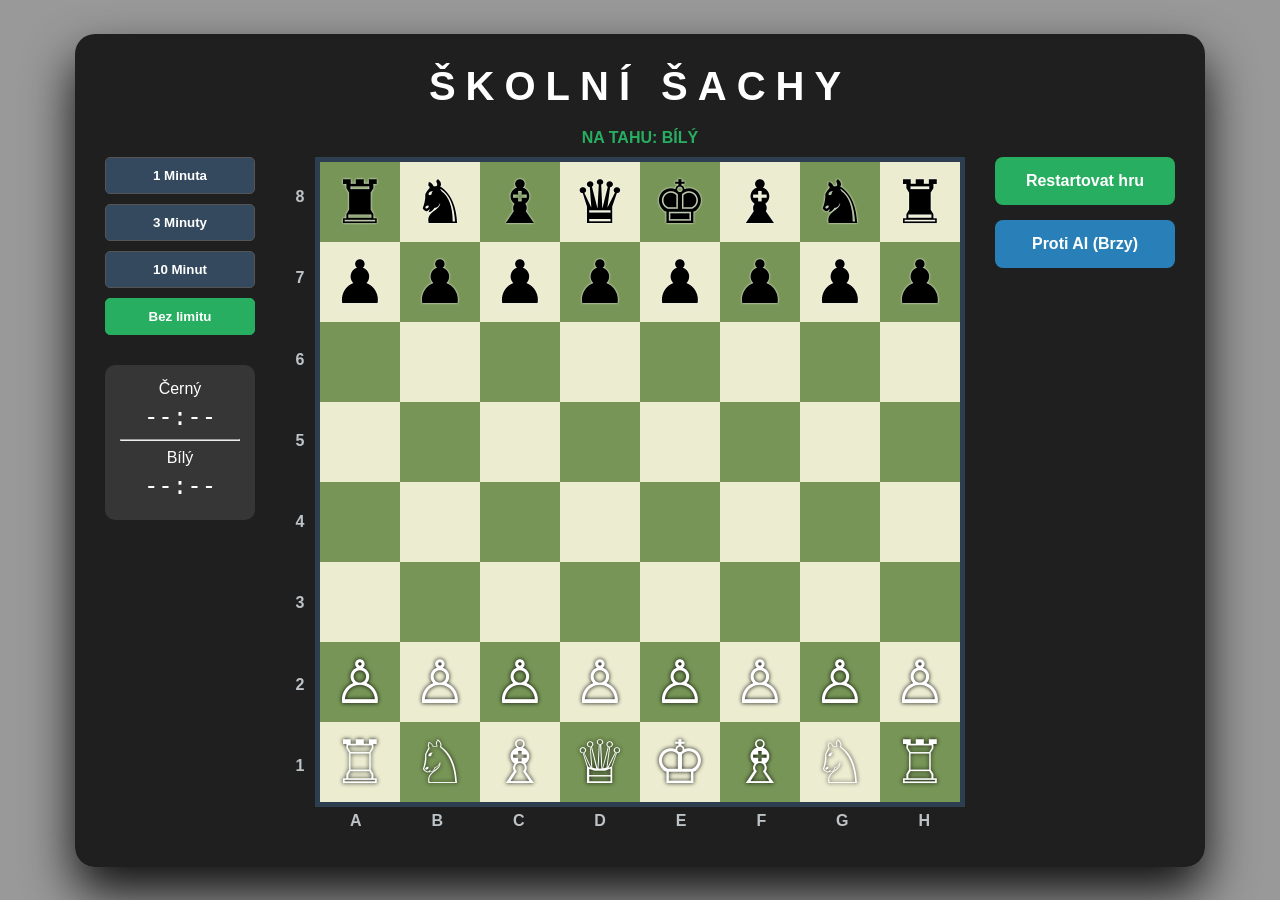
==== index.html @ bfcfde41 "Update index.html" ====
<!DOCTYPE html>
<html lang="cs">
<head>
    <meta charset="UTF-8">
    <title>Školní Šachy</title>
    <style>
        :root {
            --white-sq: #ebecd0;
            --black-sq: #779556;
            --square-size: 80px; 
            --accent: #27ae60;
        }

        body {
            font-family: 'Segoe UI', sans-serif;
            background: linear-gradient(rgba(0, 0, 0, 0.4), rgba(0, 0, 0, 0.4)), 
                        url('https://t3.ftcdn.net/jpg/18/06/45/26/360_F_1806452627_gLpxNyDgzk2WbcSKTGwLKFvE9YjqftnZ.jpg');
            background-size: cover;
            background-position: center;
            background-attachment: fixed;
            color: white;
            display: flex;
            flex-direction: column;
            align-items: center;
            justify-content: center;
            min-height: 100vh;
            margin: 0;
        }

        .game-wrapper {
            background: rgba(0, 0, 0, 0.8);
            padding: 30px;
            border-radius: 20px;
            backdrop-filter: blur(10px);
            display: flex;
            flex-direction: column;
            align-items: center;
            box-shadow: 0 25px 50px rgba(0,0,0,0.9);
        }

        h1 { letter-spacing: 10px; margin: 0 0 20px 0; font-size: 2.5rem; text-align: center; }

        .main-layout { display: flex; align-items: stretch; gap: 30px; }

        /* Left Sidebar: Timers */
        .timer-sidebar {
            display: flex;
            flex-direction: column;
            gap: 10px;
            width: 150px;
        }

        .timer-btn {
            background: #34495e;
            color: white;
            border: 1px solid #555;
            padding: 10px;
            cursor: pointer;
            border-radius: 5px;
            font-weight: bold;
        }
        .timer-btn:hover { background: #48637f; }
        .active-mode { border-color: var(--accent); background: var(--accent) !important; }

        .clocks-display {
            margin-top: 20px;
            padding: 15px;
            background: rgba(255,255,255,0.1);
            border-radius: 10px;
            text-align: center;
        }
        .clock { font-size: 1.5rem; font-family: monospace; margin: 5px 0; }
        .active-clock { color: #f1c40f; text-shadow: 0 0 10px #f1c40f; }

        /* Board Area */
        .game-area { display: grid; grid-template-columns: 30px auto; grid-template-rows: auto 30px; }
        .numbers-axis, .letters-axis { font-weight: bold; color: #bdc3c7; display: flex; justify-content: space-around; }
        .numbers-axis { flex-direction: column; align-items: center; }
        .letters-axis { grid-column: 2; padding-top: 5px; }

        .board {
            display: grid;
            grid-template-columns: repeat(8, var(--square-size));
            grid-template-rows: repeat(8, var(--square-size));
            border: 5px solid #2c3e50;
        }

        .square {
            width: var(--square-size);
            height: var(--square-size);
            display: flex;
            align-items: center;
            justify-content: center;
            font-size: 60px;
            cursor: pointer;
        }
        .white { background-color: var(--white-sq); }
        .black { background-color: var(--black-sq); }
        .selected { background-color: #f1c40f !important; }

        /* Right Controls */
        .controls { display: flex; flex-direction: column; gap: 15px; }
        .btn {
            background-color: var(--accent);
            color: white; border: none; padding: 15px 20px;
            font-size: 1rem; font-weight: bold; border-radius: 8px;
            cursor: pointer; min-width: 180px;
        }
        .btn-ai { background-color: #2980b9; }

        .piece-black { color: #000; filter: drop-shadow(0 0 1px #fff); }
        .piece-white { color: #fff; filter: drop-shadow(0 0 2px #000); }
        
        #turn-indicator { margin-bottom: 10px; font-weight: bold; color: var(--accent); }
    </style>
</head>
<body>

    <div class="game-wrapper">
        <h1>ŠKOLNÍ ŠACHY</h1>
        <div id="turn-indicator">NA TAHU: BÍLÝ</div>

        <div class="main-layout">
            <div class="timer-sidebar">
                <button class="timer-btn" onclick="setTimer(60, this)">1 Minuta</button>
                <button class="timer-btn" onclick="setTimer(180, this)">3 Minuty</button>
                <button class="timer-btn" onclick="setTimer(600, this)">10 Minut</button>
                <button class="timer-btn active-mode" onclick="setTimer(null, this)">Bez limitu</button>
                
                <div class="clocks-display">
                    <div>Černý</div>
                    <div id="clock-black" class="clock">--:--</div>
                    <hr>
                    <div>Bílý</div>
                    <div id="clock-white" class="clock">--:--</div>
                </div>
            </div>

            <div class="game-area">
                <div class="numbers-axis"><div>8</div><div>7</div><div>6</div><div>5</div><div>4</div><div>3</div><div>2</div><div>1</div></div>
                <div class="board" id="board"></div>
                <div class="letters-axis"><div>A</div><div>B</div><div>C</div><div>D</div><div>E</div><div>F</div><div>G</div><div>H</div></div>
            </div>

            <div class="controls">
                <button class="btn" onclick="resetBoard()">Restartovat hru</button>
                <button class="btn btn-ai">Proti AI (Brzy)</button>
            </div>
        </div>
    </div>

    <script>
        const boardEl = document.getElementById('board');
        let selectedSquare = null;
        let currentTurn = 'white'; // 'white' or 'black'
        
        // Timer variables
        let timers = { white: 0, black: 0 };
        let timerActive = false;
        let interval = null;

        function updateClockDisplay() {
            const format = (s) => {
                if (s === null) return "--:--";
                let m = Math.floor(s / 60);
                let sec = s % 60;
                return `${m}:${sec < 10 ? '0' : ''}${sec}`;
            };
            document.getElementById('clock-white').innerText = format(timers.white);
            document.getElementById('clock-black').innerText = format(timers.black);
            
            document.getElementById('clock-white').classList.toggle('active-clock', currentTurn === 'white' && timerActive);
            document.getElementById('clock-black').classList.toggle('active-clock', currentTurn === 'black' && timerActive);
        }

        function setTimer(seconds, btn) {
            clearInterval(interval);
            document.querySelectorAll('.timer-btn').forEach(b => b.classList.remove('active-mode'));
            btn.classList.add('active-mode');
            
            if (seconds === null) {
                timers.white = null; timers.black = null;
                timerActive = false;
            } else {
                timers.white = seconds; timers.black = seconds;
                timerActive = true;
                startTicking();
            }
            updateClockDisplay();
        }

        function startTicking() {
            clearInterval(interval);
            interval = setInterval(() => {
                if (!timerActive) return;
                if (timers[currentTurn] > 0) {
                    timers[currentTurn]--;
                    updateClockDisplay();
                } else {
                    alert("Čas vypršel! Konec hry.");
                    clearInterval(interval);
                }
            }, 1000);
        }

        function resetBoard() {
            boardEl.innerHTML = '';
            currentTurn = 'white';
            document.getElementById('turn-indicator').innerText = "NA TAHU: BÍLÝ";
            createBoard();
        }

        function createBoard() {
            for (let r = 8; r >= 1; r--) {
                for (let c = 0; c < 8; c++) {
                    const square = document.createElement('div');
                    const isWhiteSquare = (r + c) % 2 !== 0;
                    square.className = `square ${isWhiteSquare ? 'white' : 'black'}`;
                    square.dataset.row = r;
                    square.dataset.col = c;

                    let piece = "";
                    let pSide = "";

                    if (r === 8) { piece = ['♜', '♞', '♝', '♛', '♚', '♝', '♞', '♜'][c]; pSide = "black"; }
                    else if (r === 7) { piece = '♟'; pSide = "black"; }
                    else if (r === 2) { piece = '♙'; pSide = "white"; }
                    else if (r === 1) { piece = ['♖', '♘', '♗', '♕', '♔', '♗', '♘', '♖'][c]; pSide = "white"; }

                    if (piece) {
                        const span = document.createElement('span');
                        span.className = pSide === "black" ? "piece-black" : "piece-white";
                        span.innerText = piece;
                        span.dataset.side = pSide;
                        square.appendChild(span);
                    }

                    square.onclick = () => handleSquareClick(square);
                    boardEl.appendChild(square);
                }
            }
        }

        function handleSquareClick(square) {
            const piece = square.querySelector('span');

            // Selecting a piece
            if (!selectedSquare) {
                if (piece && piece.dataset.side === currentTurn) {
                    selectedSquare = square;
                    square.classList.add('selected');
                }
            } 
            // Moving a piece
            else {
                if (square === selectedSquare) {
                    selectedSquare.classList.remove('selected');
                    selectedSquare = null;
                    return;
                }

                // Execute move
                const movingPiece = selectedSquare.querySelector('span');
                square.innerHTML = ''; // Capture piece if exists
                square.appendChild(movingPiece);
                selectedSquare.classList.remove('selected');
                selectedSquare = null;

                // Switch Turn
                currentTurn = currentTurn === 'white' ? 'black' : 'white';
                document.getElementById('turn-indicator').innerText = `NA TAHU: ${currentTurn.toUpperCase() === 'WHITE' ? 'BÍLÝ' : 'ČERNÝ'}`;
                updateClockDisplay();
            }
        }

        createBoard();
    </script>
</body>
</html>
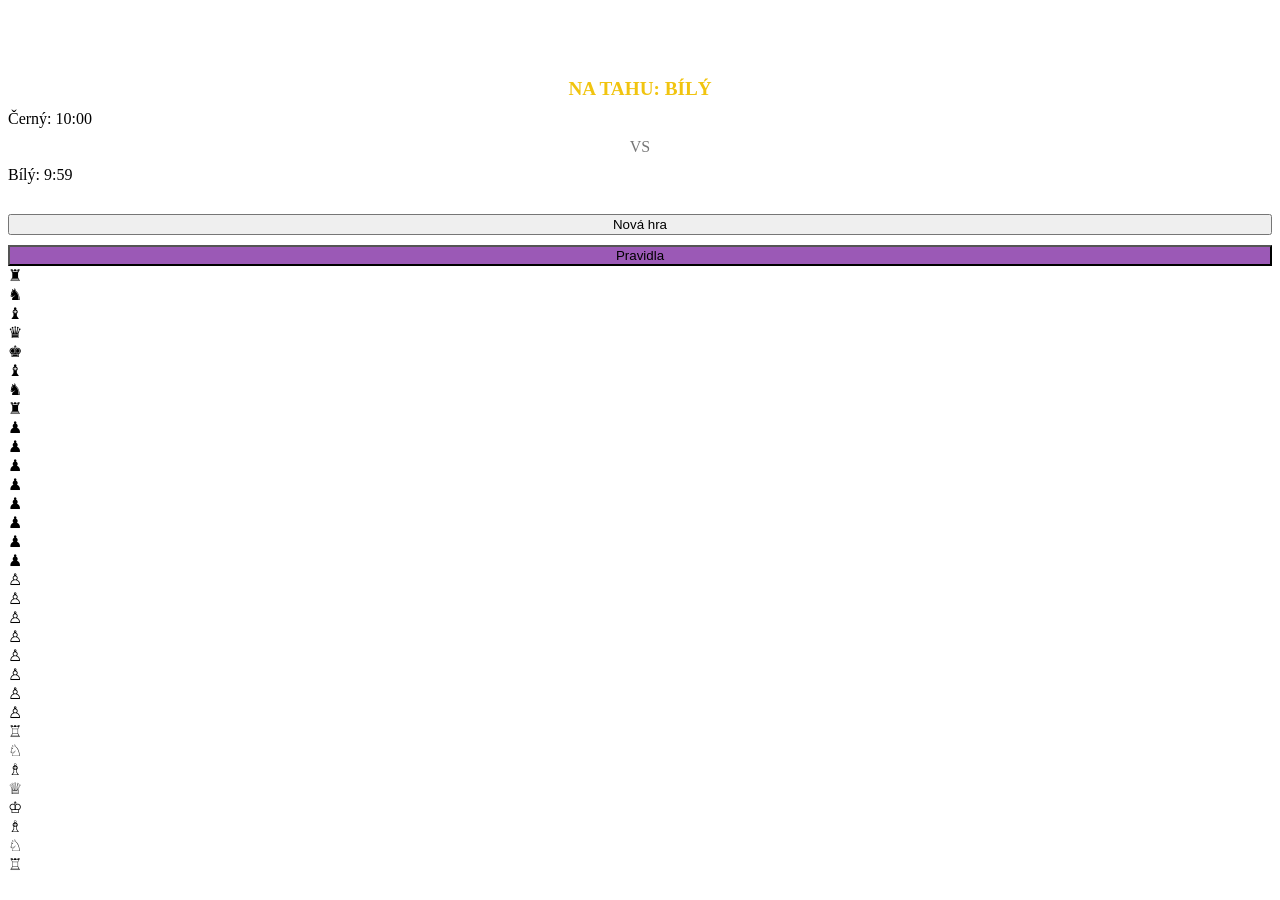
==== commit 904b02a7: "s" ====
--- a/index.html
+++ b/index.html
@@ -2,275 +2,201 @@
 <html lang="cs">
 <head>
     <meta charset="UTF-8">
-    <title>Školní Šachy</title>
-    <style>
-        :root {
-            --white-sq: #ebecd0;
-            --black-sq: #779556;
-            --square-size: 80px; 
-            --accent: #27ae60;
-        }
-
-        body {
-            font-family: 'Segoe UI', sans-serif;
-            background: linear-gradient(rgba(0, 0, 0, 0.4), rgba(0, 0, 0, 0.4)), 
-                        url('https://t3.ftcdn.net/jpg/18/06/45/26/360_F_1806452627_gLpxNyDgzk2WbcSKTGwLKFvE9YjqftnZ.jpg');
-            background-size: cover;
-            background-position: center;
-            background-attachment: fixed;
-            color: white;
-            display: flex;
-            flex-direction: column;
-            align-items: center;
-            justify-content: center;
-            min-height: 100vh;
-            margin: 0;
-        }
-
-        .game-wrapper {
-            background: rgba(0, 0, 0, 0.8);
-            padding: 30px;
-            border-radius: 20px;
-            backdrop-filter: blur(10px);
-            display: flex;
-            flex-direction: column;
-            align-items: center;
-            box-shadow: 0 25px 50px rgba(0,0,0,0.9);
-        }
-
-        h1 { letter-spacing: 10px; margin: 0 0 20px 0; font-size: 2.5rem; text-align: center; }
-
-        .main-layout { display: flex; align-items: stretch; gap: 30px; }
-
-        /* Left Sidebar: Timers */
-        .timer-sidebar {
-            display: flex;
-            flex-direction: column;
-            gap: 10px;
-            width: 150px;
-        }
-
-        .timer-btn {
-            background: #34495e;
-            color: white;
-            border: 1px solid #555;
-            padding: 10px;
-            cursor: pointer;
-            border-radius: 5px;
-            font-weight: bold;
-        }
-        .timer-btn:hover { background: #48637f; }
-        .active-mode { border-color: var(--accent); background: var(--accent) !important; }
-
-        .clocks-display {
-            margin-top: 20px;
-            padding: 15px;
-            background: rgba(255,255,255,0.1);
-            border-radius: 10px;
-            text-align: center;
-        }
-        .clock { font-size: 1.5rem; font-family: monospace; margin: 5px 0; }
-        .active-clock { color: #f1c40f; text-shadow: 0 0 10px #f1c40f; }
-
-        /* Board Area */
-        .game-area { display: grid; grid-template-columns: 30px auto; grid-template-rows: auto 30px; }
-        .numbers-axis, .letters-axis { font-weight: bold; color: #bdc3c7; display: flex; justify-content: space-around; }
-        .numbers-axis { flex-direction: column; align-items: center; }
-        .letters-axis { grid-column: 2; padding-top: 5px; }
-
-        .board {
-            display: grid;
-            grid-template-columns: repeat(8, var(--square-size));
-            grid-template-rows: repeat(8, var(--square-size));
-            border: 5px solid #2c3e50;
-        }
-
-        .square {
-            width: var(--square-size);
-            height: var(--square-size);
-            display: flex;
-            align-items: center;
-            justify-content: center;
-            font-size: 60px;
-            cursor: pointer;
-        }
-        .white { background-color: var(--white-sq); }
-        .black { background-color: var(--black-sq); }
-        .selected { background-color: #f1c40f !important; }
-
-        /* Right Controls */
-        .controls { display: flex; flex-direction: column; gap: 15px; }
-        .btn {
-            background-color: var(--accent);
-            color: white; border: none; padding: 15px 20px;
-            font-size: 1rem; font-weight: bold; border-radius: 8px;
-            cursor: pointer; min-width: 180px;
-        }
-        .btn-ai { background-color: #2980b9; }
-
-        .piece-black { color: #000; filter: drop-shadow(0 0 1px #fff); }
-        .piece-white { color: #fff; filter: drop-shadow(0 0 2px #000); }
-        
-        #turn-indicator { margin-bottom: 10px; font-weight: bold; color: var(--accent); }
-    </style>
+    <title>Školní Šachy PRO</title>
+    <link rel="stylesheet" href="style.css">
 </head>
 <body>
 
-    <div class="game-wrapper">
-        <h1>ŠKOLNÍ ŠACHY</h1>
-        <div id="turn-indicator">NA TAHU: BÍLÝ</div>
-
-        <div class="main-layout">
-            <div class="timer-sidebar">
-                <button class="timer-btn" onclick="setTimer(60, this)">1 Minuta</button>
-                <button class="timer-btn" onclick="setTimer(180, this)">3 Minuty</button>
-                <button class="timer-btn" onclick="setTimer(600, this)">10 Minut</button>
-                <button class="timer-btn active-mode" onclick="setTimer(null, this)">Bez limitu</button>
-                
-                <div class="clocks-display">
-                    <div>Černý</div>
-                    <div id="clock-black" class="clock">--:--</div>
-                    <hr>
-                    <div>Bílý</div>
-                    <div id="clock-white" class="clock">--:--</div>
-                </div>
+    <h1 style="letter-spacing: 5px; color: white; margin-bottom: 20px;">ŠKOLNÍ ŠACHY</h1>
+
+    <div class="game-container">
+        <div class="info-panel">
+            <div id="status" style="color: #f1c40f; font-weight: bold; font-size: 1.2rem; text-align: center;">NA TAHU: BÍLÝ</div>
+            
+            <div style="margin-top: 10px;">
+                <div class="clock-box" id="black-clock">Černý: 10:00</div>
+                <div style="text-align: center; margin: 10px 0; color: #777;">VS</div>
+                <div class="clock-box active-turn" id="white-clock">Bílý: 10:00</div>
             </div>
 
-            <div class="game-area">
-                <div class="numbers-axis"><div>8</div><div>7</div><div>6</div><div>5</div><div>4</div><div>3</div><div>2</div><div>1</div></div>
-                <div class="board" id="board"></div>
-                <div class="letters-axis"><div>A</div><div>B</div><div>C</div><div>D</div><div>E</div><div>F</div><div>G</div><div>H</div></div>
-            </div>
-
-            <div class="controls">
-                <button class="btn" onclick="resetBoard()">Restartovat hru</button>
-                <button class="btn btn-ai">Proti AI (Brzy)</button>
+            <div style="display: flex; flex-direction: column; gap: 10px; margin-top: auto;">
+                <div id="msg" style="color: #e74c3c; font-size: 0.9rem; text-align: center; min-height: 20px;"></div>
+                <button class="btn" onclick="resetGame()">Nová hra</button>
+                <button class="btn" style="background: #9b59b6;" onclick="window.location.href='rules.html'">Pravidla</button>
             </div>
         </div>
+
+        <div class="board" id="board"></div>
     </div>
 
     <script>
         const boardEl = document.getElementById('board');
-        let selectedSquare = null;
-        let currentTurn = 'white'; // 'white' or 'black'
+        const msgEl = document.getElementById('msg');
+        let boardState = [];
+        let selectedSq = null;
+        let turn = 'white';
         
-        // Timer variables
-        let timers = { white: 0, black: 0 };
-        let timerActive = false;
-        let interval = null;
+        // Hodiny
+        let timers = { white: 600, black: 600 };
+        let timerInterval = null;
+
+        const initialPos = [
+            ['r','n','b','q','k','b','n','r'],
+            ['p','p','p','p','p','p','p','p'],
+            ['','','','','','','',''],
+            ['','','','','','','',''],
+            ['','','','','','','',''],
+            ['','','','','','','',''],
+            ['P','P','P','P','P','P','P','P'],
+            ['R','N','B','Q','K','B','N','R']
+        ];
+
+        const pieceMap = {
+            'r': '♜', 'n': '♞', 'b': '♝', 'q': '♛', 'k': '♚', 'p': '♟',
+            'R': '♖', 'N': '♘', 'B': '♗', 'Q': '♕', 'K': '♔', 'P': '♙'
+        };
+
+        function createBoard() {
+            boardEl.innerHTML = '';
+            for (let r = 0; r < 8; r++) {
+                boardState[r] = [...initialPos[r]];
+                for (let c = 0; c < 8; c++) {
+                    const sq = document.createElement('div');
+                    sq.className = `square ${(r + c) % 2 === 0 ? 'white' : 'black'}`;
+                    sq.dataset.r = r; sq.dataset.c = c;
+                    sq.onclick = () => handleSquareClick(r, c);
+                    boardEl.appendChild(sq);
+                }
+            }
+            drawPieces();
+            startTimer();
+        }
+
+        function drawPieces() {
+            const squares = document.querySelectorAll('.square');
+            squares.forEach(sq => {
+                const r = sq.dataset.r; const c = sq.dataset.c;
+                const char = boardState[r][c];
+                sq.innerHTML = '';
+                if (char) {
+                    const span = document.createElement('span');
+                    span.innerText = pieceMap[char];
+                    span.className = char === char.toUpperCase() ? 'piece-white' : 'piece-black';
+                    sq.appendChild(span);
+                }
+            });
+        }
+
+        function handleSquareClick(r, c) {
+            const piece = boardState[r][c];
+            const isWhite = piece && piece === piece.toUpperCase();
+            
+            if (selectedSq) {
+                if (selectedSq.r === r && selectedSq.c === c) {
+                    deselect();
+                    return;
+                }
+                movePiece(selectedSq.r, selectedSq.c, r, c);
+            } else {
+                if (piece && ((turn === 'white' && isWhite) || (turn === 'black' && !isWhite))) {
+                    selectedSq = { r, c };
+                    document.querySelector(`[data-r="${r}"][data-c="${c}"]`).classList.add('selected');
+                }
+            }
+        }
+
+        function movePiece(fromR, fromC, toR, toC) {
+            const piece = boardState[fromR][fromC];
+            const target = boardState[toR][toC];
+            const diffR = Math.abs(toR - fromR);
+            const diffC = Math.abs(toC - fromC);
+
+            if (target && (target === target.toUpperCase()) === (piece === piece.toUpperCase())) {
+                deselect();
+                return;
+            }
+
+            let isLegal = false;
+            const type = piece.toLowerCase();
+
+            // Pravidla pohybu figur
+            if (type === 'n') { 
+                if ((diffR === 2 && diffC === 1) || (diffR === 1 && diffC === 2)) isLegal = true;
+            } 
+            else if (type === 'b') { 
+                if (diffR === diffC) isLegal = true; 
+            }
+            else if (type === 'r') { 
+                if (diffR === 0 || diffC === 0) isLegal = true;
+            }
+            else if (type === 'q') { 
+                if (diffR === diffC || diffR === 0 || diffC === 0) isLegal = true;
+            }
+            else if (type === 'k') { 
+                if (diffR <= 1 && diffC <= 1) isLegal = true;
+            }
+            else if (type === 'p') { 
+                const dir = piece === 'P' ? -1 : 1;
+                if (toC === fromC && !target) {
+                    if (toR === fromR + dir) isLegal = true;
+                    if (((fromR === 6 && piece === 'P') || (fromR === 1 && piece === 'p')) && toR === fromR + (2 * dir)) isLegal = true;
+                }
+                if (diffC === 1 && toR === fromR + dir && target) isLegal = true;
+            }
+
+            if (isLegal) {
+                boardState[toR][toC] = piece;
+                boardState[fromR][fromC] = '';
+                switchTurn();
+                msgEl.innerText = "";
+            } else {
+                msgEl.innerText = "Neplatný tah!";
+                setTimeout(() => msgEl.innerText = "", 2000);
+            }
+
+            deselect();
+            drawPieces();
+        }
+
+        function switchTurn() {
+            turn = (turn === 'white') ? 'black' : 'white';
+            document.getElementById('status').innerText = `NA TAHU: ${turn === 'white' ? 'BÍLÝ' : 'ČERNÝ'}`;
+            
+            // Vizuální přepnutí aktivních hodin
+            document.getElementById('white-clock').classList.toggle('active-turn', turn === 'white');
+            document.getElementById('black-clock').classList.toggle('active-turn', turn === 'black');
+        }
+
+        function startTimer() {
+            if (timerInterval) clearInterval(timerInterval);
+            timerInterval = setInterval(() => {
+                timers[turn]--;
+                updateClockDisplay();
+                if (timers[turn] <= 0) {
+                    clearInterval(timerInterval);
+                    alert("Čas vypršel! Hra končí.");
+                }
+            }, 1000);
+        }
 
         function updateClockDisplay() {
-            const format = (s) => {
-                if (s === null) return "--:--";
-                let m = Math.floor(s / 60);
-                let sec = s % 60;
-                return `${m}:${sec < 10 ? '0' : ''}${sec}`;
-            };
-            document.getElementById('clock-white').innerText = format(timers.white);
-            document.getElementById('clock-black').innerText = format(timers.black);
-            
-            document.getElementById('clock-white').classList.toggle('active-clock', currentTurn === 'white' && timerActive);
-            document.getElementById('clock-black').classList.toggle('active-clock', currentTurn === 'black' && timerActive);
-        }
-
-        function setTimer(seconds, btn) {
-            clearInterval(interval);
-            document.querySelectorAll('.timer-btn').forEach(b => b.classList.remove('active-mode'));
-            btn.classList.add('active-mode');
-            
-            if (seconds === null) {
-                timers.white = null; timers.black = null;
-                timerActive = false;
-            } else {
-                timers.white = seconds; timers.black = seconds;
-                timerActive = true;
-                startTicking();
-            }
-            updateClockDisplay();
-        }
-
-        function startTicking() {
-            clearInterval(interval);
-            interval = setInterval(() => {
-                if (!timerActive) return;
-                if (timers[currentTurn] > 0) {
-                    timers[currentTurn]--;
-                    updateClockDisplay();
-                } else {
-                    alert("Čas vypršel! Konec hry.");
-                    clearInterval(interval);
-                }
-            }, 1000);
-        }
-
-        function resetBoard() {
-            boardEl.innerHTML = '';
-            currentTurn = 'white';
-            document.getElementById('turn-indicator').innerText = "NA TAHU: BÍLÝ";
+            const format = (s) => `${Math.floor(s/60)}:${(s%60).toString().padStart(2,'0')}`;
+            document.getElementById('white-clock').innerText = `Bílý: ${format(timers.white)}`;
+            document.getElementById('black-clock').innerText = `Černý: ${format(timers.black)}`;
+        }
+
+        function deselect() {
+            document.querySelectorAll('.square').forEach(s => s.classList.remove('selected'));
+            selectedSq = null;
+        }
+
+        function resetGame() {
+            turn = 'white';
+            timers = { white: 600, black: 600 };
+            document.getElementById('status').innerText = "NA TAHU: BÍLÝ";
+            document.getElementById('white-clock').classList.add('active-turn');
+            document.getElementById('black-clock').classList.remove('active-turn');
             createBoard();
-        }
-
-        function createBoard() {
-            for (let r = 8; r >= 1; r--) {
-                for (let c = 0; c < 8; c++) {
-                    const square = document.createElement('div');
-                    const isWhiteSquare = (r + c) % 2 !== 0;
-                    square.className = `square ${isWhiteSquare ? 'white' : 'black'}`;
-                    square.dataset.row = r;
-                    square.dataset.col = c;
-
-                    let piece = "";
-                    let pSide = "";
-
-                    if (r === 8) { piece = ['♜', '♞', '♝', '♛', '♚', '♝', '♞', '♜'][c]; pSide = "black"; }
-                    else if (r === 7) { piece = '♟'; pSide = "black"; }
-                    else if (r === 2) { piece = '♙'; pSide = "white"; }
-                    else if (r === 1) { piece = ['♖', '♘', '♗', '♕', '♔', '♗', '♘', '♖'][c]; pSide = "white"; }
-
-                    if (piece) {
-                        const span = document.createElement('span');
-                        span.className = pSide === "black" ? "piece-black" : "piece-white";
-                        span.innerText = piece;
-                        span.dataset.side = pSide;
-                        square.appendChild(span);
-                    }
-
-                    square.onclick = () => handleSquareClick(square);
-                    boardEl.appendChild(square);
-                }
-            }
-        }
-
-        function handleSquareClick(square) {
-            const piece = square.querySelector('span');
-
-            // Selecting a piece
-            if (!selectedSquare) {
-                if (piece && piece.dataset.side === currentTurn) {
-                    selectedSquare = square;
-                    square.classList.add('selected');
-                }
-            } 
-            // Moving a piece
-            else {
-                if (square === selectedSquare) {
-                    selectedSquare.classList.remove('selected');
-                    selectedSquare = null;
-                    return;
-                }
-
-                // Execute move
-                const movingPiece = selectedSquare.querySelector('span');
-                square.innerHTML = ''; // Capture piece if exists
-                square.appendChild(movingPiece);
-                selectedSquare.classList.remove('selected');
-                selectedSquare = null;
-
-                // Switch Turn
-                currentTurn = currentTurn === 'white' ? 'black' : 'white';
-                document.getElementById('turn-indicator').innerText = `NA TAHU: ${currentTurn.toUpperCase() === 'WHITE' ? 'BÍLÝ' : 'ČERNÝ'}`;
-                updateClockDisplay();
-            }
         }
 
         createBoard();
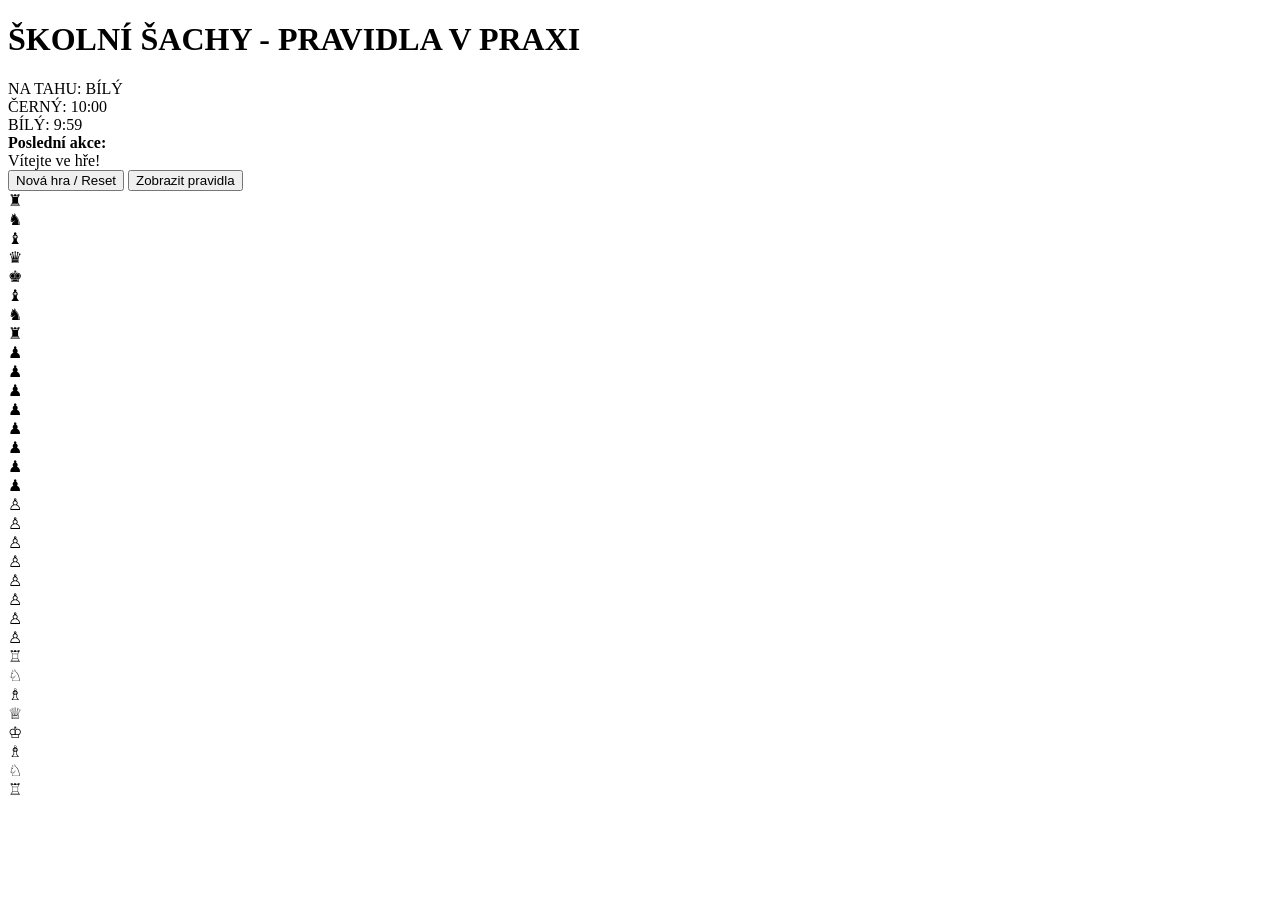
==== commit 8a1a8187: "ss" ====
--- a/index.html
+++ b/index.html
@@ -2,27 +2,30 @@
 <html lang="cs">
 <head>
     <meta charset="UTF-8">
-    <title>Školní Šachy PRO</title>
+    <title>ŠKOLNÍ ŠACHY - PROJEKT</title>
     <link rel="stylesheet" href="style.css">
 </head>
 <body>
 
-    <h1 style="letter-spacing: 5px; color: white; margin-bottom: 20px;">ŠKOLNÍ ŠACHY</h1>
+    <h1>ŠKOLNÍ ŠACHY - PRAVIDLA V PRAXI</h1>
 
     <div class="game-container">
         <div class="info-panel">
-            <div id="status" style="color: #f1c40f; font-weight: bold; font-size: 1.2rem; text-align: center;">NA TAHU: BÍLÝ</div>
+            <div id="status">NA TAHU: BÍLÝ</div>
             
-            <div style="margin-top: 10px;">
-                <div class="clock-box" id="black-clock">Černý: 10:00</div>
-                <div style="text-align: center; margin: 10px 0; color: #777;">VS</div>
-                <div class="clock-box active-turn" id="white-clock">Bílý: 10:00</div>
+            <div class="timers">
+                <div class="clock-box" id="black-clock">ČERNÝ: 10:00</div>
+                <div class="clock-box active-turn" id="white-clock">BÍLÝ: 10:00</div>
             </div>
 
-            <div style="display: flex; flex-direction: column; gap: 10px; margin-top: auto;">
-                <div id="msg" style="color: #e74c3c; font-size: 0.9rem; text-align: center; min-height: 20px;"></div>
-                <button class="btn" onclick="resetGame()">Nová hra</button>
-                <button class="btn" style="background: #9b59b6;" onclick="window.location.href='rules.html'">Pravidla</button>
+            <div class="move-history">
+                <strong>Poslední akce:</strong>
+                <div id="msg">Vítejte ve hře!</div>
+            </div>
+
+            <div class="controls">
+                <button class="btn btn-reset" onclick="resetGame()">Nová hra / Reset</button>
+                <button class="btn btn-rules" onclick="window.location.href='rules.html'">Zobrazit pravidla</button>
             </div>
         </div>
 
@@ -35,8 +38,6 @@
         let boardState = [];
         let selectedSq = null;
         let turn = 'white';
-        
-        // Hodiny
         let timers = { white: 600, black: 600 };
         let timerInterval = null;
 
@@ -69,12 +70,12 @@
                 }
             }
             drawPieces();
+            if (timerInterval) clearInterval(timerInterval);
             startTimer();
         }
 
         function drawPieces() {
-            const squares = document.querySelectorAll('.square');
-            squares.forEach(sq => {
+            document.querySelectorAll('.square').forEach(sq => {
                 const r = sq.dataset.r; const c = sq.dataset.c;
                 const char = boardState[r][c];
                 sq.innerHTML = '';
@@ -110,32 +111,32 @@
             const target = boardState[toR][toC];
             const diffR = Math.abs(toR - fromR);
             const diffC = Math.abs(toC - fromC);
-
+            const type = piece.toLowerCase();
+            let isLegal = false;
+
+            // Základní ochrana: nebrat vlastní barvu
             if (target && (target === target.toUpperCase()) === (piece === piece.toUpperCase())) {
                 deselect();
                 return;
             }
 
-            let isLegal = false;
-            const type = piece.toLowerCase();
-
-            // Pravidla pohybu figur
-            if (type === 'n') { 
+            // --- LOGIKA PRAVIDEL ---
+            if (type === 'n') { // Jezdec L
                 if ((diffR === 2 && diffC === 1) || (diffR === 1 && diffC === 2)) isLegal = true;
             } 
-            else if (type === 'b') { 
+            else if (type === 'b') { // Střelec diagonálně
                 if (diffR === diffC) isLegal = true; 
             }
-            else if (type === 'r') { 
+            else if (type === 'r') { // Věž rovně
                 if (diffR === 0 || diffC === 0) isLegal = true;
             }
-            else if (type === 'q') { 
+            else if (type === 'q') { // Dáma (vše)
                 if (diffR === diffC || diffR === 0 || diffC === 0) isLegal = true;
             }
-            else if (type === 'k') { 
+            else if (type === 'k') { // Král 1 pole
                 if (diffR <= 1 && diffC <= 1) isLegal = true;
             }
-            else if (type === 'p') { 
+            else if (type === 'p') { // Pěšec (pohyb + braní + první tah)
                 const dir = piece === 'P' ? -1 : 1;
                 if (toC === fromC && !target) {
                     if (toR === fromR + dir) isLegal = true;
@@ -147,10 +148,16 @@
             if (isLegal) {
                 boardState[toR][toC] = piece;
                 boardState[fromR][fromC] = '';
+
+                // Proměna pěšce (Povýšení na dámu na konci desky)
+                if (type === 'p' && (toR === 0 || toR === 7)) {
+                    boardState[toR][toC] = (piece === 'P') ? 'Q' : 'q';
+                    msgEl.innerText = "Pěšec proměněn na dámu!";
+                }
+
                 switchTurn();
-                msgEl.innerText = "";
             } else {
-                msgEl.innerText = "Neplatný tah!";
+                msgEl.innerText = "Neplatný tah dle pravidel!";
                 setTimeout(() => msgEl.innerText = "", 2000);
             }
 
@@ -161,28 +168,26 @@
         function switchTurn() {
             turn = (turn === 'white') ? 'black' : 'white';
             document.getElementById('status').innerText = `NA TAHU: ${turn === 'white' ? 'BÍLÝ' : 'ČERNÝ'}`;
-            
-            // Vizuální přepnutí aktivních hodin
             document.getElementById('white-clock').classList.toggle('active-turn', turn === 'white');
             document.getElementById('black-clock').classList.toggle('active-turn', turn === 'black');
         }
 
         function startTimer() {
-            if (timerInterval) clearInterval(timerInterval);
             timerInterval = setInterval(() => {
                 timers[turn]--;
                 updateClockDisplay();
                 if (timers[turn] <= 0) {
                     clearInterval(timerInterval);
-                    alert("Čas vypršel! Hra končí.");
+                    alert("Čas vypršel!");
+                    resetGame();
                 }
             }, 1000);
         }
 
         function updateClockDisplay() {
             const format = (s) => `${Math.floor(s/60)}:${(s%60).toString().padStart(2,'0')}`;
-            document.getElementById('white-clock').innerText = `Bílý: ${format(timers.white)}`;
-            document.getElementById('black-clock').innerText = `Černý: ${format(timers.black)}`;
+            document.getElementById('white-clock').innerText = `BÍLÝ: ${format(timers.white)}`;
+            document.getElementById('black-clock').innerText = `ČERNÝ: ${format(timers.black)}`;
         }
 
         function deselect() {
@@ -193,9 +198,6 @@
         function resetGame() {
             turn = 'white';
             timers = { white: 600, black: 600 };
-            document.getElementById('status').innerText = "NA TAHU: BÍLÝ";
-            document.getElementById('white-clock').classList.add('active-turn');
-            document.getElementById('black-clock').classList.remove('active-turn');
             createBoard();
         }
 
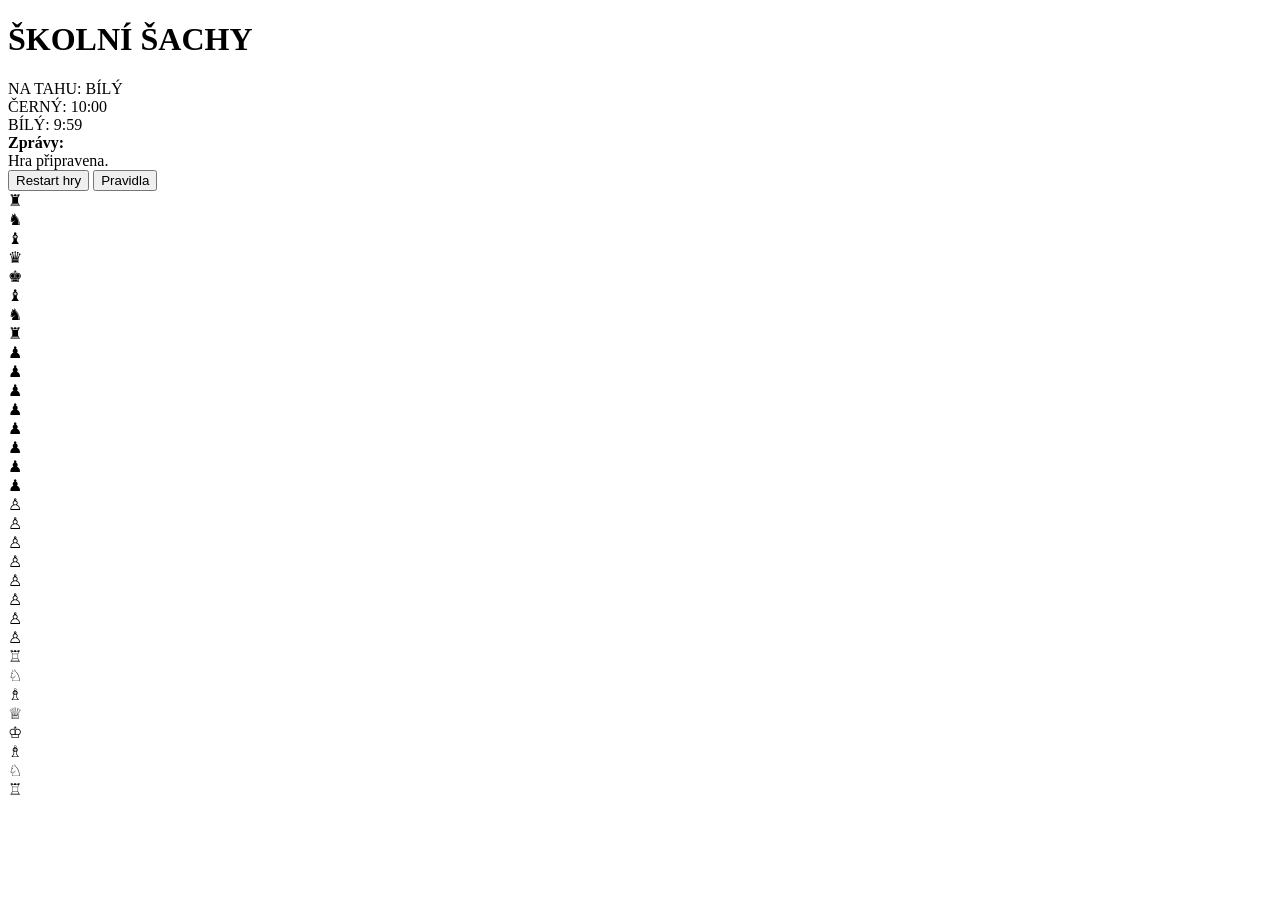
==== commit 9b42f800: "ds" ====
--- a/index.html
+++ b/index.html
@@ -7,7 +7,7 @@
 </head>
 <body>
 
-    <h1>ŠKOLNÍ ŠACHY - PRAVIDLA V PRAXI</h1>
+    <h1 class="main-title">ŠKOLNÍ ŠACHY</h1>
 
     <div class="game-container">
         <div class="info-panel">
@@ -19,13 +19,13 @@
             </div>
 
             <div class="move-history">
-                <strong>Poslední akce:</strong>
-                <div id="msg">Vítejte ve hře!</div>
+                <strong>Zprávy:</strong>
+                <div id="msg">Hra připravena.</div>
             </div>
 
             <div class="controls">
-                <button class="btn btn-reset" onclick="resetGame()">Nová hra / Reset</button>
-                <button class="btn btn-rules" onclick="window.location.href='rules.html'">Zobrazit pravidla</button>
+                <button class="btn btn-reset" onclick="resetGame()">Restart hry</button>
+                <button class="btn btn-rules" onclick="window.location.href='rules.html'">Pravidla</button>
             </div>
         </div>
 
@@ -114,29 +114,17 @@
             const type = piece.toLowerCase();
             let isLegal = false;
 
-            // Základní ochrana: nebrat vlastní barvu
             if (target && (target === target.toUpperCase()) === (piece === piece.toUpperCase())) {
                 deselect();
                 return;
             }
 
-            // --- LOGIKA PRAVIDEL ---
-            if (type === 'n') { // Jezdec L
-                if ((diffR === 2 && diffC === 1) || (diffR === 1 && diffC === 2)) isLegal = true;
-            } 
-            else if (type === 'b') { // Střelec diagonálně
-                if (diffR === diffC) isLegal = true; 
-            }
-            else if (type === 'r') { // Věž rovně
-                if (diffR === 0 || diffC === 0) isLegal = true;
-            }
-            else if (type === 'q') { // Dáma (vše)
-                if (diffR === diffC || diffR === 0 || diffC === 0) isLegal = true;
-            }
-            else if (type === 'k') { // Král 1 pole
-                if (diffR <= 1 && diffC <= 1) isLegal = true;
-            }
-            else if (type === 'p') { // Pěšec (pohyb + braní + první tah)
+            if (type === 'n') { if ((diffR === 2 && diffC === 1) || (diffR === 1 && diffC === 2)) isLegal = true; } 
+            else if (type === 'b') { if (diffR === diffC) isLegal = true; }
+            else if (type === 'r') { if (diffR === 0 || diffC === 0) isLegal = true; }
+            else if (type === 'q') { if (diffR === diffC || diffR === 0 || diffC === 0) isLegal = true; }
+            else if (type === 'k') { if (diffR <= 1 && diffC <= 1) isLegal = true; }
+            else if (type === 'p') { 
                 const dir = piece === 'P' ? -1 : 1;
                 if (toC === fromC && !target) {
                     if (toR === fromR + dir) isLegal = true;
@@ -148,19 +136,12 @@
             if (isLegal) {
                 boardState[toR][toC] = piece;
                 boardState[fromR][fromC] = '';
-
-                // Proměna pěšce (Povýšení na dámu na konci desky)
-                if (type === 'p' && (toR === 0 || toR === 7)) {
-                    boardState[toR][toC] = (piece === 'P') ? 'Q' : 'q';
-                    msgEl.innerText = "Pěšec proměněn na dámu!";
-                }
-
+                if (type === 'p' && (toR === 0 || toR === 7)) boardState[toR][toC] = (piece === 'P') ? 'Q' : 'q';
                 switchTurn();
             } else {
-                msgEl.innerText = "Neplatný tah dle pravidel!";
-                setTimeout(() => msgEl.innerText = "", 2000);
+                msgEl.innerText = "Neplatný tah!";
+                setTimeout(() => msgEl.innerText = "", 1500);
             }
-
             deselect();
             drawPieces();
         }
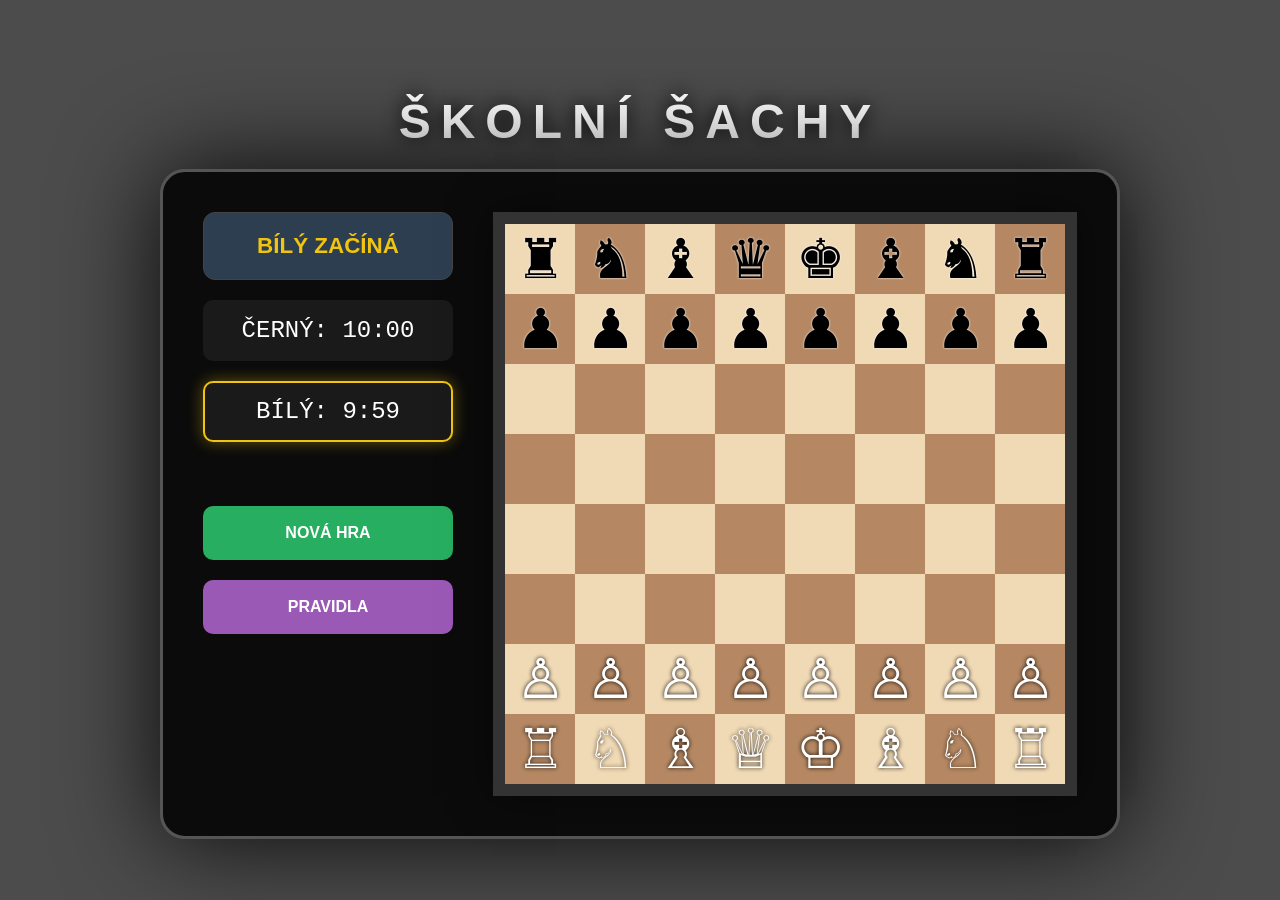
==== commit 0446a3d2: "Update index.html" ====
--- a/index.html
+++ b/index.html
@@ -2,8 +2,131 @@
 <html lang="cs">
 <head>
     <meta charset="UTF-8">
-    <title>ŠKOLNÍ ŠACHY - PROJEKT</title>
-    <link rel="stylesheet" href="style.css">
+    <meta name="viewport" content="width=device-width, initial-scale=1.0">
+    <title>ŠKOLNÍ ŠACHY - KOMPLETNÍ PROJEKT</title>
+    <style>
+        /* VEŠKERÝ DESIGN (CSS) */
+        :root {
+            --white-sq: #f0d9b5;
+            --black-sq: #b58863;
+            --square-size: 70px;
+            --accent: #27ae60;
+        }
+
+        body {
+            /* TVŮJ ODKAZ NA POZADÍ */
+            background: linear-gradient(rgba(0, 0, 0, 0.7), rgba(0, 0, 0, 0.7)), 
+                        url('https://t3.ftcdn.net/jpg/18/06/45/26/360_F_1806452627_gLpxNyDgzk2WbcSKTGwLKFvE9YjqftnZ.jpg');
+            background-size: cover;
+            background-position: center;
+            background-attachment: fixed;
+            color: white;
+            font-family: 'Segoe UI', Arial, sans-serif;
+            display: flex;
+            flex-direction: column;
+            align-items: center;
+            justify-content: center;
+            min-height: 100vh;
+            margin: 0;
+        }
+
+        .main-title {
+            font-size: 3rem;
+            letter-spacing: 10px;
+            margin-bottom: 20px;
+            text-shadow: 0 0 20px rgba(0,0,0,1);
+        }
+
+        .game-container {
+            display: flex;
+            gap: 40px;
+            background: rgba(0, 0, 0, 0.85);
+            padding: 40px;
+            border-radius: 25px;
+            border: 3px solid #555;
+            box-shadow: 0 0 100px rgba(0,0,0,0.9);
+        }
+
+        /* SIDEBAR */
+        .info-panel {
+            width: 250px;
+            display: flex;
+            flex-direction: column;
+            gap: 20px;
+        }
+
+        #status {
+            background: #2c3e50;
+            padding: 20px;
+            text-align: center;
+            font-weight: bold;
+            font-size: 1.4rem;
+            border-radius: 12px;
+            color: #f1c40f;
+            border: 1px solid #444;
+        }
+
+        .clock-box {
+            background: #1a1a1a;
+            padding: 15px;
+            text-align: center;
+            border-radius: 10px;
+            font-family: 'Courier New', monospace;
+            font-size: 1.5rem;
+            border: 2px solid transparent;
+        }
+
+        .active-turn {
+            border-color: #f1c40f;
+            box-shadow: 0 0 15px rgba(241, 196, 15, 0.4);
+        }
+
+        /* ŠACHOVNICE */
+        .board {
+            display: grid;
+            grid-template-columns: repeat(8, var(--square-size));
+            grid-template-rows: repeat(8, var(--square-size));
+            border: 12px solid #333;
+            box-shadow: 0 0 40px rgba(0,0,0,0.5);
+        }
+
+        .square {
+            width: var(--square-size);
+            height: var(--square-size);
+            display: flex;
+            align-items: center;
+            justify-content: center;
+            font-size: 55px;
+            cursor: pointer;
+            transition: all 0.1s;
+        }
+
+        .white { background-color: var(--white-sq); }
+        .black { background-color: var(--black-sq); }
+        .selected { background-color: #f1c40f !important; }
+
+        /* FIGURKY */
+        .piece-black { color: #000; filter: drop-shadow(0 0 1px #fff); }
+        .piece-white { color: #fff; filter: drop-shadow(0 0 2px #000); }
+
+        /* TLAČÍTKA */
+        .btn {
+            padding: 18px;
+            border: none;
+            border-radius: 10px;
+            cursor: pointer;
+            font-weight: bold;
+            font-size: 1rem;
+            text-transform: uppercase;
+            transition: transform 0.2s;
+        }
+        .btn:active { transform: scale(0.95); }
+        .btn-reset { background: var(--accent); color: white; }
+        .btn-rules { background: #9b59b6; color: white; }
+
+        #msg { color: #ff7675; text-align: center; min-height: 24px; font-weight: bold; }
+
+    </style>
 </head>
 <body>
 
@@ -11,28 +134,22 @@
 
     <div class="game-container">
         <div class="info-panel">
-            <div id="status">NA TAHU: BÍLÝ</div>
+            <div id="status">BÍLÝ ZAČÍNÁ</div>
             
-            <div class="timers">
-                <div class="clock-box" id="black-clock">ČERNÝ: 10:00</div>
-                <div class="clock-box active-turn" id="white-clock">BÍLÝ: 10:00</div>
-            </div>
-
-            <div class="move-history">
-                <strong>Zprávy:</strong>
-                <div id="msg">Hra připravena.</div>
-            </div>
-
-            <div class="controls">
-                <button class="btn btn-reset" onclick="resetGame()">Restart hry</button>
-                <button class="btn btn-rules" onclick="window.location.href='rules.html'">Pravidla</button>
-            </div>
+            <div id="black-clock" class="clock-box">ČERNÝ: 10:00</div>
+            <div id="white-clock" class="clock-box active-turn">BÍLÝ: 10:00</div>
+
+            <div id="msg"></div>
+
+            <button class="btn btn-reset" onclick="resetGame()">Nová hra</button>
+            <button class="btn btn-rules" onclick="window.location.href='rules.html'">Pravidla</button>
         </div>
 
         <div class="board" id="board"></div>
     </div>
 
     <script>
+        /* LOGIKA HRY (JavaScript) */
         const boardEl = document.getElementById('board');
         const msgEl = document.getElementById('msg');
         let boardState = [];
@@ -41,6 +158,7 @@
         let timers = { white: 600, black: 600 };
         let timerInterval = null;
 
+        // Startovní pozice všech figurek
         const initialPos = [
             ['r','n','b','q','k','b','n','r'],
             ['p','p','p','p','p','p','p','p'],
@@ -52,6 +170,7 @@
             ['R','N','B','Q','K','B','N','R']
         ];
 
+        // Mapa symbolů pro figurky
         const pieceMap = {
             'r': '♜', 'n': '♞', 'b': '♝', 'q': '♛', 'k': '♚', 'p': '♟',
             'R': '♖', 'N': '♘', 'B': '♗', 'Q': '♕', 'K': '♔', 'P': '♙'
@@ -93,10 +212,6 @@
             const isWhite = piece && piece === piece.toUpperCase();
             
             if (selectedSq) {
-                if (selectedSq.r === r && selectedSq.c === c) {
-                    deselect();
-                    return;
-                }
                 movePiece(selectedSq.r, selectedSq.c, r, c);
             } else {
                 if (piece && ((turn === 'white' && isWhite) || (turn === 'black' && !isWhite))) {
@@ -109,37 +224,40 @@
         function movePiece(fromR, fromC, toR, toC) {
             const piece = boardState[fromR][fromC];
             const target = boardState[toR][toC];
-            const diffR = Math.abs(toR - fromR);
-            const diffC = Math.abs(toC - fromC);
+            const dr = Math.abs(toR - fromR);
+            const dc = Math.abs(toC - fromC);
             const type = piece.toLowerCase();
-            let isLegal = false;
-
+            let legal = false;
+
+            // Nelze brát vlastní figury
             if (target && (target === target.toUpperCase()) === (piece === piece.toUpperCase())) {
                 deselect();
                 return;
             }
 
-            if (type === 'n') { if ((diffR === 2 && diffC === 1) || (diffR === 1 && diffC === 2)) isLegal = true; } 
-            else if (type === 'b') { if (diffR === diffC) isLegal = true; }
-            else if (type === 'r') { if (diffR === 0 || diffC === 0) isLegal = true; }
-            else if (type === 'q') { if (diffR === diffC || diffR === 0 || diffC === 0) isLegal = true; }
-            else if (type === 'k') { if (diffR <= 1 && diffC <= 1) isLegal = true; }
-            else if (type === 'p') { 
+            // Pravidla pohybu
+            if (type === 'n') { if ((dr === 2 && dc === 1) || (dr === 1 && dc === 2)) legal = true; }
+            else if (type === 'b') { if (dr === dc) legal = true; }
+            else if (type === 'r') { if (dr === 0 || dc === 0) legal = true; }
+            else if (type === 'q') { if (dr === dc || dr === 0 || dc === 0) legal = true; }
+            else if (type === 'k') { if (dr <= 1 && dc <= 1) legal = true; }
+            else if (type === 'p') {
                 const dir = piece === 'P' ? -1 : 1;
-                if (toC === fromC && !target) {
-                    if (toR === fromR + dir) isLegal = true;
-                    if (((fromR === 6 && piece === 'P') || (fromR === 1 && piece === 'p')) && toR === fromR + (2 * dir)) isLegal = true;
-                }
-                if (diffC === 1 && toR === fromR + dir && target) isLegal = true;
-            }
-
-            if (isLegal) {
+                if (dc === 0 && !target) {
+                    if (toR === fromR + dir) legal = true;
+                    if (((fromR === 6 && piece === 'P') || (fromR === 1 && piece === 'p')) && toR === fromR + (2 * dir)) legal = true;
+                }
+                if (dc === 1 && toR === fromR + dir && target) legal = true;
+            }
+
+            if (legal) {
                 boardState[toR][toC] = piece;
                 boardState[fromR][fromC] = '';
-                if (type === 'p' && (toR === 0 || toR === 7)) boardState[toR][toC] = (piece === 'P') ? 'Q' : 'q';
+                // Proměna pěšce
+                if (type === 'p' && (toR === 0 || toR === 7)) boardState[toR][toC] = piece === 'P' ? 'Q' : 'q';
                 switchTurn();
             } else {
-                msgEl.innerText = "Neplatný tah!";
+                msgEl.innerText = "Takhle se tato figura nehýbe!";
                 setTimeout(() => msgEl.innerText = "", 1500);
             }
             deselect();
@@ -147,8 +265,8 @@
         }
 
         function switchTurn() {
-            turn = (turn === 'white') ? 'black' : 'white';
-            document.getElementById('status').innerText = `NA TAHU: ${turn === 'white' ? 'BÍLÝ' : 'ČERNÝ'}`;
+            turn = turn === 'white' ? 'black' : 'white';
+            document.getElementById('status').innerText = turn === 'white' ? "TAH: BÍLÝ" : "TAH: ČERNÝ";
             document.getElementById('white-clock').classList.toggle('active-turn', turn === 'white');
             document.getElementById('black-clock').classList.toggle('active-turn', turn === 'black');
         }
@@ -156,19 +274,11 @@
         function startTimer() {
             timerInterval = setInterval(() => {
                 timers[turn]--;
-                updateClockDisplay();
-                if (timers[turn] <= 0) {
-                    clearInterval(timerInterval);
-                    alert("Čas vypršel!");
-                    resetGame();
-                }
+                const fmt = (s) => `${Math.floor(s/60)}:${(s%60).toString().padStart(2,'0')}`;
+                document.getElementById('white-clock').innerText = `BÍLÝ: ${fmt(timers.white)}`;
+                document.getElementById('black-clock').innerText = `ČERNÝ: ${fmt(timers.black)}`;
+                if (timers[turn] <= 0) { clearInterval(timerInterval); alert("Čas vypršel!"); resetGame(); }
             }, 1000);
-        }
-
-        function updateClockDisplay() {
-            const format = (s) => `${Math.floor(s/60)}:${(s%60).toString().padStart(2,'0')}`;
-            document.getElementById('white-clock').innerText = `BÍLÝ: ${format(timers.white)}`;
-            document.getElementById('black-clock').innerText = `ČERNÝ: ${format(timers.black)}`;
         }
 
         function deselect() {
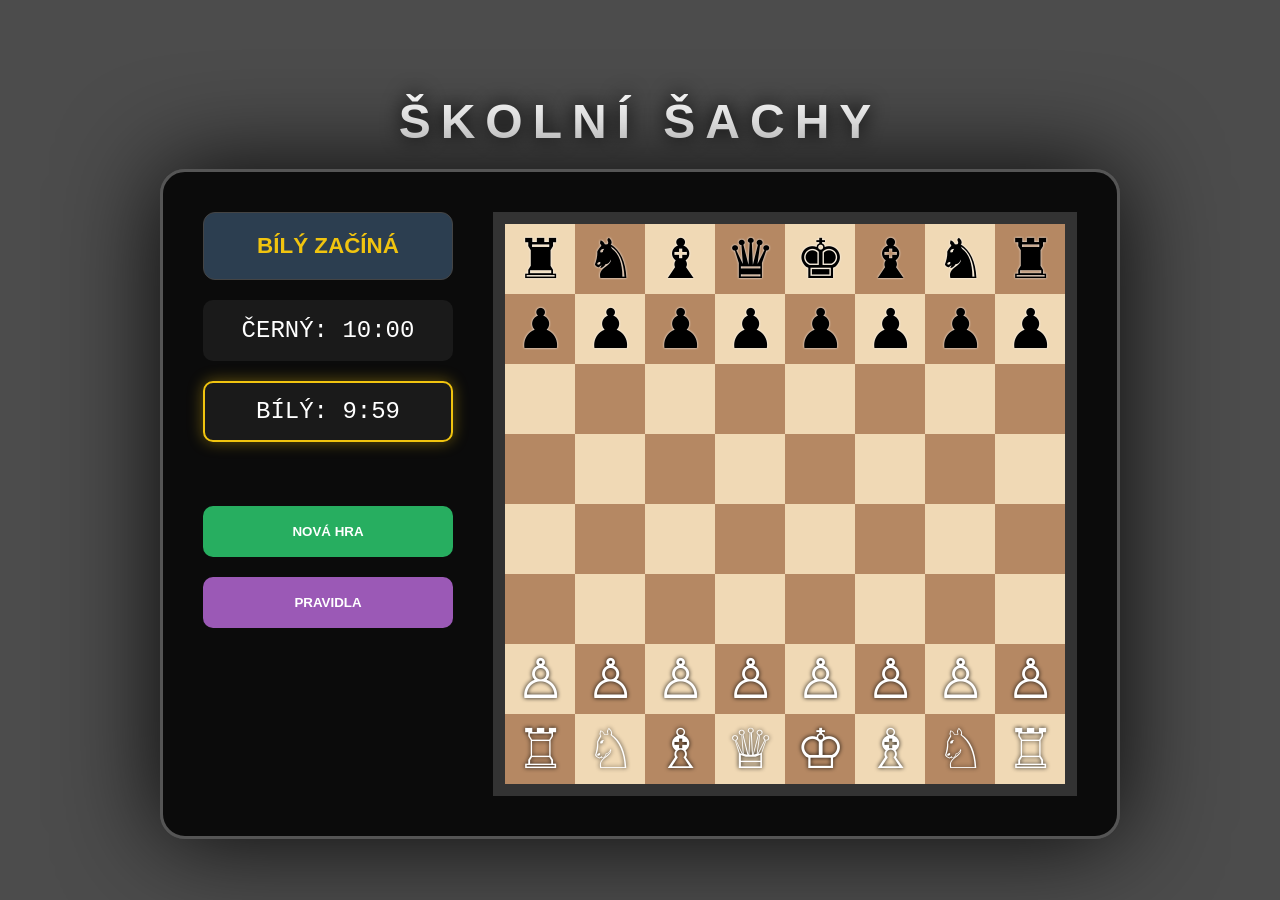
==== commit 904f92dc: "Update index.html" ====
--- a/index.html
+++ b/index.html
@@ -3,9 +3,8 @@
 <head>
     <meta charset="UTF-8">
     <meta name="viewport" content="width=device-width, initial-scale=1.0">
-    <title>ŠKOLNÍ ŠACHY - KOMPLETNÍ PROJEKT</title>
+    <title>ŠKOLNÍ ŠACHY - S NÁPOVĚDOU</title>
     <style>
-        /* VEŠKERÝ DESIGN (CSS) */
         :root {
             --white-sq: #f0d9b5;
             --black-sq: #b58863;
@@ -14,7 +13,6 @@
         }
 
         body {
-            /* TVŮJ ODKAZ NA POZADÍ */
             background: linear-gradient(rgba(0, 0, 0, 0.7), rgba(0, 0, 0, 0.7)), 
                         url('https://t3.ftcdn.net/jpg/18/06/45/26/360_F_1806452627_gLpxNyDgzk2WbcSKTGwLKFvE9YjqftnZ.jpg');
             background-size: cover;
@@ -30,12 +28,7 @@
             margin: 0;
         }
 
-        .main-title {
-            font-size: 3rem;
-            letter-spacing: 10px;
-            margin-bottom: 20px;
-            text-shadow: 0 0 20px rgba(0,0,0,1);
-        }
+        .main-title { font-size: 3rem; letter-spacing: 10px; margin-bottom: 20px; text-shadow: 0 0 20px rgba(0,0,0,1); }
 
         .game-container {
             display: flex;
@@ -47,85 +40,48 @@
             box-shadow: 0 0 100px rgba(0,0,0,0.9);
         }
 
-        /* SIDEBAR */
-        .info-panel {
-            width: 250px;
-            display: flex;
-            flex-direction: column;
-            gap: 20px;
-        }
+        .info-panel { width: 250px; display: flex; flex-direction: column; gap: 20px; }
 
         #status {
-            background: #2c3e50;
-            padding: 20px;
-            text-align: center;
-            font-weight: bold;
-            font-size: 1.4rem;
-            border-radius: 12px;
-            color: #f1c40f;
-            border: 1px solid #444;
+            background: #2c3e50; padding: 20px; text-align: center;
+            font-weight: bold; font-size: 1.4rem; border-radius: 12px;
+            color: #f1c40f; border: 1px solid #444;
         }
 
         .clock-box {
-            background: #1a1a1a;
-            padding: 15px;
-            text-align: center;
-            border-radius: 10px;
-            font-family: 'Courier New', monospace;
-            font-size: 1.5rem;
-            border: 2px solid transparent;
-        }
-
-        .active-turn {
-            border-color: #f1c40f;
-            box-shadow: 0 0 15px rgba(241, 196, 15, 0.4);
-        }
-
-        /* ŠACHOVNICE */
-        .board {
-            display: grid;
-            grid-template-columns: repeat(8, var(--square-size));
-            grid-template-rows: repeat(8, var(--square-size));
-            border: 12px solid #333;
-            box-shadow: 0 0 40px rgba(0,0,0,0.5);
-        }
-
-        .square {
-            width: var(--square-size);
-            height: var(--square-size);
-            display: flex;
-            align-items: center;
-            justify-content: center;
-            font-size: 55px;
-            cursor: pointer;
-            transition: all 0.1s;
-        }
-
+            background: #1a1a1a; padding: 15px; text-align: center;
+            border-radius: 10px; font-family: 'Courier New', monospace;
+            font-size: 1.5rem; border: 2px solid transparent;
+        }
+
+        .active-turn { border-color: #f1c40f; box-shadow: 0 0 15px rgba(241, 196, 15, 0.4); }
+
+        .board { display: grid; grid-template-columns: repeat(8, var(--square-size)); grid-template-rows: repeat(8, var(--square-size)); border: 12px solid #333; }
+
+        .square { width: var(--square-size); height: var(--square-size); display: flex; align-items: center; justify-content: center; font-size: 55px; cursor: pointer; position: relative; }
         .white { background-color: var(--white-sq); }
         .black { background-color: var(--black-sq); }
         .selected { background-color: #f1c40f !important; }
 
-        /* FIGURKY */
-        .piece-black { color: #000; filter: drop-shadow(0 0 1px #fff); }
-        .piece-white { color: #fff; filter: drop-shadow(0 0 2px #000); }
-
-        /* TLAČÍTKA */
-        .btn {
-            padding: 18px;
-            border: none;
-            border-radius: 10px;
-            cursor: pointer;
-            font-weight: bold;
-            font-size: 1rem;
-            text-transform: uppercase;
-            transition: transform 0.2s;
-        }
-        .btn:active { transform: scale(0.95); }
+        /* STYL PRO TEČKY (NÁPOVĚDA) */
+        .hint::after {
+            content: '';
+            width: 20px;
+            height: 20px;
+            background-color: rgba(0, 0, 0, 0.3);
+            border-radius: 50%;
+            position: absolute;
+            z-index: 10;
+        }
+
+        .piece-black { color: #000; filter: drop-shadow(0 0 1px #fff); z-index: 5; }
+        .piece-white { color: #fff; filter: drop-shadow(0 0 2px #000); z-index: 5; }
+
+        .btn { padding: 18px; border: none; border-radius: 10px; cursor: pointer; font-weight: bold; text-transform: uppercase; }
         .btn-reset { background: var(--accent); color: white; }
         .btn-rules { background: #9b59b6; color: white; }
 
         #msg { color: #ff7675; text-align: center; min-height: 24px; font-weight: bold; }
-
     </style>
 </head>
 <body>
@@ -135,21 +91,16 @@
     <div class="game-container">
         <div class="info-panel">
             <div id="status">BÍLÝ ZAČÍNÁ</div>
-            
             <div id="black-clock" class="clock-box">ČERNÝ: 10:00</div>
             <div id="white-clock" class="clock-box active-turn">BÍLÝ: 10:00</div>
-
             <div id="msg"></div>
-
             <button class="btn btn-reset" onclick="resetGame()">Nová hra</button>
             <button class="btn btn-rules" onclick="window.location.href='rules.html'">Pravidla</button>
         </div>
-
         <div class="board" id="board"></div>
     </div>
 
     <script>
-        /* LOGIKA HRY (JavaScript) */
         const boardEl = document.getElementById('board');
         const msgEl = document.getElementById('msg');
         let boardState = [];
@@ -158,7 +109,6 @@
         let timers = { white: 600, black: 600 };
         let timerInterval = null;
 
-        // Startovní pozice všech figurek
         const initialPos = [
             ['r','n','b','q','k','b','n','r'],
             ['p','p','p','p','p','p','p','p'],
@@ -170,11 +120,7 @@
             ['R','N','B','Q','K','B','N','R']
         ];
 
-        // Mapa symbolů pro figurky
-        const pieceMap = {
-            'r': '♜', 'n': '♞', 'b': '♝', 'q': '♛', 'k': '♚', 'p': '♟',
-            'R': '♖', 'N': '♘', 'B': '♗', 'Q': '♕', 'K': '♔', 'P': '♙'
-        };
+        const pieceMap = { 'r': '♜', 'n': '♞', 'b': '♝', 'q': '♛', 'k': '♚', 'p': '♟', 'R': '♖', 'N': '♘', 'B': '♗', 'Q': '♕', 'K': '♔', 'P': '♙' };
 
         function createBoard() {
             boardEl.innerHTML = '';
@@ -183,6 +129,7 @@
                 for (let c = 0; c < 8; c++) {
                     const sq = document.createElement('div');
                     sq.className = `square ${(r + c) % 2 === 0 ? 'white' : 'black'}`;
+                    sq.id = `sq-${r}-${c}`;
                     sq.dataset.r = r; sq.dataset.c = c;
                     sq.onclick = () => handleSquareClick(r, c);
                     boardEl.appendChild(sq);
@@ -211,55 +158,78 @@
             const piece = boardState[r][c];
             const isWhite = piece && piece === piece.toUpperCase();
             
+            // Pokud už máme vybranou figuru a klikneme jinam
             if (selectedSq) {
-                movePiece(selectedSq.r, selectedSq.c, r, c);
+                if (isMoveLegal(selectedSq.r, selectedSq.c, r, c)) {
+                    movePiece(selectedSq.r, selectedSq.c, r, c);
+                } else {
+                    deselect();
+                    // Pokud klikneme na jinou vlastní figuru, vybereme tu novou
+                    if (piece && ((turn === 'white' && isWhite) || (turn === 'black' && !isWhite))) {
+                        selectPiece(r, c);
+                    }
+                }
             } else {
+                // Výběr figury
                 if (piece && ((turn === 'white' && isWhite) || (turn === 'black' && !isWhite))) {
-                    selectedSq = { r, c };
-                    document.querySelector(`[data-r="${r}"][data-c="${c}"]`).classList.add('selected');
-                }
-            }
-        }
-
-        function movePiece(fromR, fromC, toR, toC) {
+                    selectPiece(r, c);
+                }
+            }
+        }
+
+        function selectPiece(r, c) {
+            selectedSq = { r, c };
+            document.getElementById(`sq-${r}-${c}`).classList.add('selected');
+            showHints(r, c);
+        }
+
+        // Funkce pro zobrazení černých teček
+        function showHints(fromR, fromC) {
+            for (let r = 0; r < 8; r++) {
+                for (let c = 0; c < 8; c++) {
+                    if (isMoveLegal(fromR, fromC, r, c)) {
+                        document.getElementById(`sq-${r}-${c}`).classList.add('hint');
+                    }
+                }
+            }
+        }
+
+        function isMoveLegal(fromR, fromC, toR, toC) {
             const piece = boardState[fromR][fromC];
             const target = boardState[toR][toC];
             const dr = Math.abs(toR - fromR);
             const dc = Math.abs(toC - fromC);
             const type = piece.toLowerCase();
-            let legal = false;
-
-            // Nelze brát vlastní figury
-            if (target && (target === target.toUpperCase()) === (piece === piece.toUpperCase())) {
-                deselect();
-                return;
-            }
-
-            // Pravidla pohybu
-            if (type === 'n') { if ((dr === 2 && dc === 1) || (dr === 1 && dc === 2)) legal = true; }
-            else if (type === 'b') { if (dr === dc) legal = true; }
-            else if (type === 'r') { if (dr === 0 || dc === 0) legal = true; }
-            else if (type === 'q') { if (dr === dc || dr === 0 || dc === 0) legal = true; }
-            else if (type === 'k') { if (dr <= 1 && dc <= 1) legal = true; }
-            else if (type === 'p') {
+
+            if (target && (target === target.toUpperCase()) === (piece === piece.toUpperCase())) return false;
+
+            if (type === 'n') return (dr === 2 && dc === 1) || (dr === 1 && dc === 2);
+            if (type === 'b') return dr === dc;
+            if (type === 'r') return dr === 0 || dc === 0;
+            if (type === 'q') return dr === dc || dr === 0 || dc === 0;
+            if (type === 'k') return dr <= 1 && dc <= 1;
+            if (type === 'p') {
                 const dir = piece === 'P' ? -1 : 1;
                 if (dc === 0 && !target) {
-                    if (toR === fromR + dir) legal = true;
-                    if (((fromR === 6 && piece === 'P') || (fromR === 1 && piece === 'p')) && toR === fromR + (2 * dir)) legal = true;
-                }
-                if (dc === 1 && toR === fromR + dir && target) legal = true;
-            }
-
-            if (legal) {
-                boardState[toR][toC] = piece;
-                boardState[fromR][fromC] = '';
-                // Proměna pěšce
-                if (type === 'p' && (toR === 0 || toR === 7)) boardState[toR][toC] = piece === 'P' ? 'Q' : 'q';
-                switchTurn();
-            } else {
-                msgEl.innerText = "Takhle se tato figura nehýbe!";
-                setTimeout(() => msgEl.innerText = "", 1500);
-            }
+                    if (toR === fromR + dir) return true;
+                    if (((fromR === 6 && piece === 'P') || (fromR === 1 && piece === 'p')) && toR === fromR + (2 * dir)) return true;
+                }
+                if (dc === 1 && toR === fromR + dir && target) return true;
+            }
+            return false;
+        }
+
+        function movePiece(fromR, fromC, toR, toC) {
+            const piece = boardState[fromR][fromC];
+            boardState[toR][toC] = piece;
+            boardState[fromR][fromC] = '';
+            
+            // Proměna pěšce
+            if (piece.toLowerCase() === 'p' && (toR === 0 || toR === 7)) {
+                boardState[toR][toC] = piece === 'P' ? 'Q' : 'q';
+            }
+
+            switchTurn();
             deselect();
             drawPieces();
         }
@@ -282,7 +252,10 @@
         }
 
         function deselect() {
-            document.querySelectorAll('.square').forEach(s => s.classList.remove('selected'));
+            document.querySelectorAll('.square').forEach(s => {
+                s.classList.remove('selected');
+                s.classList.remove('hint');
+            });
             selectedSq = null;
         }
 
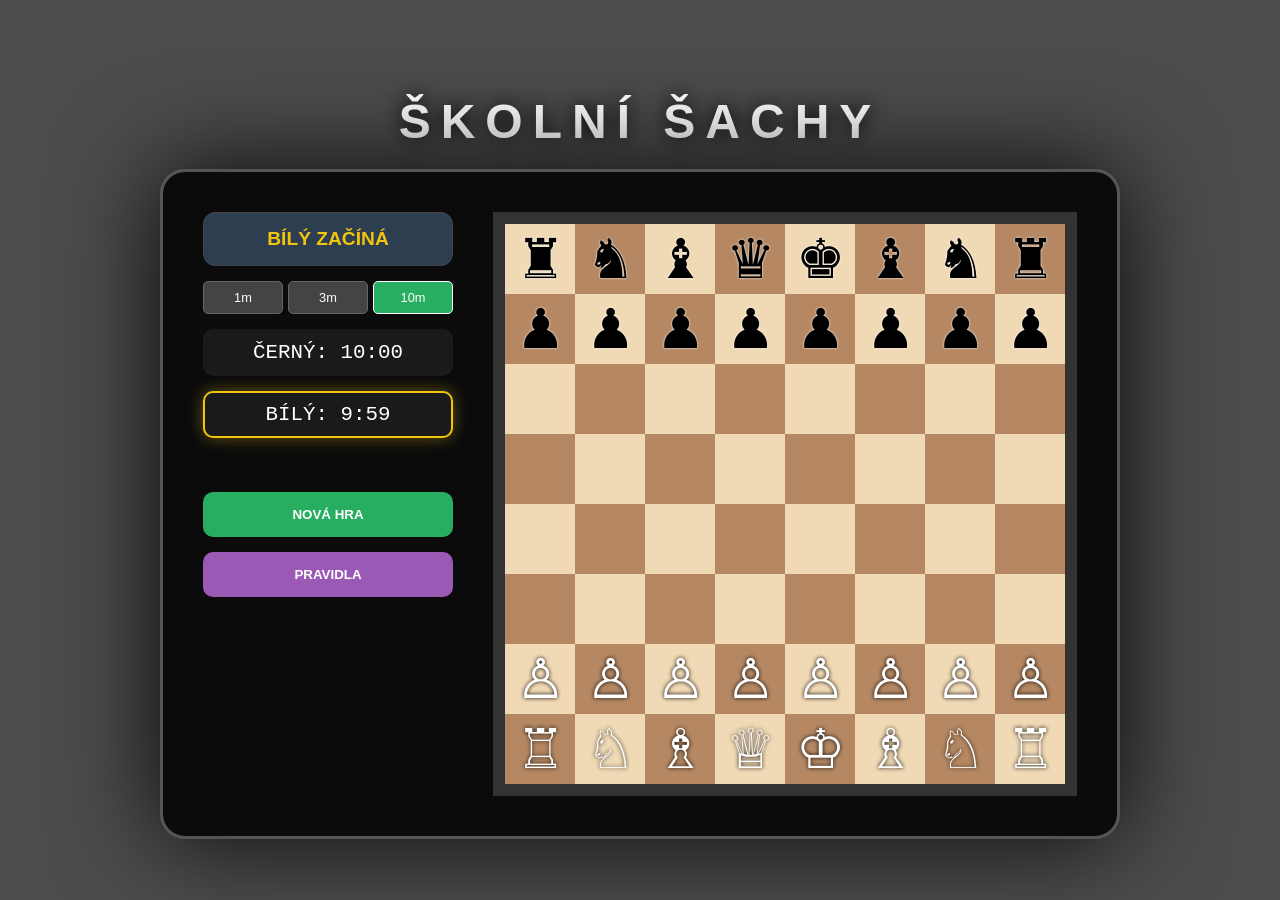
==== commit 9bdd94bd: "ss" ====
--- a/index.html
+++ b/index.html
@@ -3,7 +3,7 @@
 <head>
     <meta charset="UTF-8">
     <meta name="viewport" content="width=device-width, initial-scale=1.0">
-    <title>ŠKOLNÍ ŠACHY - S NÁPOVĚDOU</title>
+    <title>ŠKOLNÍ ŠACHY - ROŠÁDA & ČAS</title>
     <style>
         :root {
             --white-sq: #f0d9b5;
@@ -40,21 +40,39 @@
             box-shadow: 0 0 100px rgba(0,0,0,0.9);
         }
 
-        .info-panel { width: 250px; display: flex; flex-direction: column; gap: 20px; }
+        .info-panel { width: 250px; display: flex; flex-direction: column; gap: 15px; }
 
         #status {
-            background: #2c3e50; padding: 20px; text-align: center;
-            font-weight: bold; font-size: 1.4rem; border-radius: 12px;
+            background: #2c3e50; padding: 15px; text-align: center;
+            font-weight: bold; font-size: 1.2rem; border-radius: 12px;
             color: #f1c40f; border: 1px solid #444;
         }
 
         .clock-box {
-            background: #1a1a1a; padding: 15px; text-align: center;
+            background: #1a1a1a; padding: 10px; text-align: center;
             border-radius: 10px; font-family: 'Courier New', monospace;
-            font-size: 1.5rem; border: 2px solid transparent;
+            font-size: 1.3rem; border: 2px solid transparent;
         }
 
         .active-turn { border-color: #f1c40f; box-shadow: 0 0 15px rgba(241, 196, 15, 0.4); }
+
+        /* VÝBĚR ČASU */
+        .time-selector {
+            display: flex;
+            justify-content: space-between;
+            gap: 5px;
+        }
+        .time-btn {
+            flex: 1;
+            padding: 8px;
+            background: #444;
+            color: white;
+            border: 1px solid #666;
+            border-radius: 5px;
+            cursor: pointer;
+            font-size: 0.8rem;
+        }
+        .time-btn.selected-time { background: var(--accent); border-color: white; }
 
         .board { display: grid; grid-template-columns: repeat(8, var(--square-size)); grid-template-rows: repeat(8, var(--square-size)); border: 12px solid #333; }
 
@@ -62,26 +80,22 @@
         .white { background-color: var(--white-sq); }
         .black { background-color: var(--black-sq); }
         .selected { background-color: #f1c40f !important; }
-
-        /* STYL PRO TEČKY (NÁPOVĚDA) */
+        .check { background-color: #e74c3c !important; }
+
         .hint::after {
-            content: '';
-            width: 20px;
-            height: 20px;
+            content: ''; width: 20px; height: 20px;
             background-color: rgba(0, 0, 0, 0.3);
-            border-radius: 50%;
-            position: absolute;
-            z-index: 10;
+            border-radius: 50%; position: absolute; z-index: 10;
         }
 
         .piece-black { color: #000; filter: drop-shadow(0 0 1px #fff); z-index: 5; }
         .piece-white { color: #fff; filter: drop-shadow(0 0 2px #000); z-index: 5; }
 
-        .btn { padding: 18px; border: none; border-radius: 10px; cursor: pointer; font-weight: bold; text-transform: uppercase; }
+        .btn { padding: 15px; border: none; border-radius: 10px; cursor: pointer; font-weight: bold; text-transform: uppercase; }
         .btn-reset { background: var(--accent); color: white; }
         .btn-rules { background: #9b59b6; color: white; }
 
-        #msg { color: #ff7675; text-align: center; min-height: 24px; font-weight: bold; }
+        #msg { color: #ff7675; text-align: center; min-height: 24px; font-weight: bold; font-size: 1rem; }
     </style>
 </head>
 <body>
@@ -91,9 +105,18 @@
     <div class="game-container">
         <div class="info-panel">
             <div id="status">BÍLÝ ZAČÍNÁ</div>
+            
+            <div class="time-selector">
+                <button class="time-btn" onclick="setTime(60, this)">1m</button>
+                <button class="time-btn" onclick="setTime(180, this)">3m</button>
+                <button class="time-btn selected-time" onclick="setTime(600, this)">10m</button>
+            </div>
+
             <div id="black-clock" class="clock-box">ČERNÝ: 10:00</div>
             <div id="white-clock" class="clock-box active-turn">BÍLÝ: 10:00</div>
+            
             <div id="msg"></div>
+            
             <button class="btn btn-reset" onclick="resetGame()">Nová hra</button>
             <button class="btn btn-rules" onclick="window.location.href='rules.html'">Pravidla</button>
         </div>
@@ -106,8 +129,12 @@
         let boardState = [];
         let selectedSq = null;
         let turn = 'white';
+        let baseTime = 600;
         let timers = { white: 600, black: 600 };
         let timerInterval = null;
+
+        // Pro rošádu: sledování pohybu králů a věží
+        let moved = { K: false, k: false, R1: false, R8: false, r1: false, r8: false };
 
         const initialPos = [
             ['r','n','b','q','k','b','n','r'],
@@ -121,6 +148,13 @@
         ];
 
         const pieceMap = { 'r': '♜', 'n': '♞', 'b': '♝', 'q': '♛', 'k': '♚', 'p': '♟', 'R': '♖', 'N': '♘', 'B': '♗', 'Q': '♕', 'K': '♔', 'P': '♙' };
+
+        function setTime(seconds, btn) {
+            document.querySelectorAll('.time-btn').forEach(b => b.classList.remove('selected-time'));
+            btn.classList.add('selected-time');
+            baseTime = seconds;
+            resetGame();
+        }
 
         function createBoard() {
             boardEl.innerHTML = '';
@@ -145,11 +179,15 @@
                 const r = sq.dataset.r; const c = sq.dataset.c;
                 const char = boardState[r][c];
                 sq.innerHTML = '';
+                sq.classList.remove('check');
                 if (char) {
                     const span = document.createElement('span');
                     span.innerText = pieceMap[char];
                     span.className = char === char.toUpperCase() ? 'piece-white' : 'piece-black';
                     sq.appendChild(span);
+                    if (char.toLowerCase() === 'k' && isKingInCheck(char === 'K' ? 'white' : 'black')) {
+                        sq.classList.add('check');
+                    }
                 }
             });
         }
@@ -158,19 +196,16 @@
             const piece = boardState[r][c];
             const isWhite = piece && piece === piece.toUpperCase();
             
-            // Pokud už máme vybranou figuru a klikneme jinam
             if (selectedSq) {
                 if (isMoveLegal(selectedSq.r, selectedSq.c, r, c)) {
                     movePiece(selectedSq.r, selectedSq.c, r, c);
                 } else {
                     deselect();
-                    // Pokud klikneme na jinou vlastní figuru, vybereme tu novou
                     if (piece && ((turn === 'white' && isWhite) || (turn === 'black' && !isWhite))) {
                         selectPiece(r, c);
                     }
                 }
             } else {
-                // Výběr figury
                 if (piece && ((turn === 'white' && isWhite) || (turn === 'black' && !isWhite))) {
                     selectPiece(r, c);
                 }
@@ -183,7 +218,6 @@
             showHints(r, c);
         }
 
-        // Funkce pro zobrazení černých teček
         function showHints(fromR, fromC) {
             for (let r = 0; r < 8; r++) {
                 for (let c = 0; c < 8; c++) {
@@ -192,6 +226,19 @@
                     }
                 }
             }
+        }
+
+        function isPathClear(fR, fC, tR, tC) {
+            let dr = Math.sign(tR - fR);
+            let dc = Math.sign(tC - fC);
+            let currR = fR + dr;
+            let currC = fC + dc;
+            while (currR !== tR || currC !== tC) {
+                if (boardState[currR][currC] !== '') return false;
+                currR += dr;
+                currC += dc;
+            }
+            return true;
         }
 
         function isMoveLegal(fromR, fromC, toR, toC) {
@@ -204,34 +251,109 @@
             if (target && (target === target.toUpperCase()) === (piece === piece.toUpperCase())) return false;
 
             if (type === 'n') return (dr === 2 && dc === 1) || (dr === 1 && dc === 2);
-            if (type === 'b') return dr === dc;
-            if (type === 'r') return dr === 0 || dc === 0;
-            if (type === 'q') return dr === dc || dr === 0 || dc === 0;
-            if (type === 'k') return dr <= 1 && dc <= 1;
+            if (type === 'r' || type === 'b' || type === 'q') {
+                if (type === 'r' && (dr !== 0 && dc !== 0)) return false;
+                if (type === 'b' && dr !== dc) return false;
+                if (type === 'q' && (dr !== dc && dr !== 0 && dc !== 0)) return false;
+                return isPathClear(fromR, fromC, toR, toC);
+            }
+
+            if (type === 'k') {
+                // Klasický pohyb
+                if (dr <= 1 && dc <= 1) return true;
+                // ROŠÁDA
+                if (dr === 0 && dc === 2 && !moved[piece]) {
+                    const isWhite = piece === 'K';
+                    const r = isWhite ? 7 : 0;
+                    if (toC === 6) { // Krátká
+                        return !moved[isWhite ? 'R8' : 'r8'] && isPathClear(r, 4, r, 7) && !isKingInCheck(turn);
+                    }
+                    if (toC === 2) { // Dlouhá
+                        return !moved[isWhite ? 'R1' : 'r1'] && isPathClear(r, 4, r, 0) && !isKingInCheck(turn);
+                    }
+                }
+            }
+
             if (type === 'p') {
                 const dir = piece === 'P' ? -1 : 1;
                 if (dc === 0 && !target) {
                     if (toR === fromR + dir) return true;
-                    if (((fromR === 6 && piece === 'P') || (fromR === 1 && piece === 'p')) && toR === fromR + (2 * dir)) return true;
+                    if (((fromR === 6 && piece === 'P') || (fromR === 1 && piece === 'p')) && toR === fromR + (2 * dir)) {
+                        return boardState[fromR + dir][fromC] === '';
+                    }
                 }
                 if (dc === 1 && toR === fromR + dir && target) return true;
+            }
+            return false;
+        }
+
+        function isKingInCheck(color) {
+            let kingPos = null;
+            let kingChar = color === 'white' ? 'K' : 'k';
+            for(let r=0; r<8; r++) {
+                for(let c=0; c<8; c++) {
+                    if(boardState[r][c] === kingChar) kingPos = {r, c};
+                }
+            }
+            if(!kingPos) return false;
+            for(let r=0; r<8; r++) {
+                for(let c=0; c<8; c++) {
+                    let p = boardState[r][c];
+                    if(p !== '' && (p === p.toUpperCase()) !== (color === 'white')) {
+                        // Simulace bez rekurze šachu
+                        const dr = Math.abs(kingPos.r - r);
+                        const dc = Math.abs(kingPos.c - c);
+                        const type = p.toLowerCase();
+                        let canAttack = false;
+                        if (type === 'n') canAttack = (dr === 2 && dc === 1) || (dr === 1 && dc === 2);
+                        else if (type === 'r') canAttack = (dr === 0 || dc === 0) && isPathClear(r, c, kingPos.r, kingPos.c);
+                        else if (type === 'b') canAttack = (dr === dc) && isPathClear(r, c, kingPos.r, kingPos.c);
+                        else if (type === 'q') canAttack = (dr === dc || dr === 0 || dc === 0) && isPathClear(r, c, kingPos.r, kingPos.c);
+                        else if (type === 'k') canAttack = dr <= 1 && dc <= 1;
+                        else if (type === 'p') canAttack = dc === 1 && kingPos.r === r + (p === 'P' ? -1 : 1);
+                        
+                        if (canAttack) return true;
+                    }
+                }
             }
             return false;
         }
 
         function movePiece(fromR, fromC, toR, toC) {
             const piece = boardState[fromR][fromC];
+            const oldTarget = boardState[toR][toC];
+            
+            // Logika rošády - pohnutí věží
+            if (piece.toLowerCase() === 'k' && Math.abs(toC - fromC) === 2) {
+                const isWhite = piece === 'K';
+                const row = isWhite ? 7 : 0;
+                if (toC === 6) { // Krátká: věž z 7 na 5
+                    boardState[row][5] = boardState[row][7]; boardState[row][7] = '';
+                } else if (toC === 2) { // Dlouhá: věž z 0 na 3
+                    boardState[row][3] = boardState[row][0]; boardState[row][0] = '';
+                }
+            }
+
             boardState[toR][toC] = piece;
             boardState[fromR][fromC] = '';
             
-            // Proměna pěšce
-            if (piece.toLowerCase() === 'p' && (toR === 0 || toR === 7)) {
-                boardState[toR][toC] = piece === 'P' ? 'Q' : 'q';
-            }
+            if (isKingInCheck(turn)) {
+                // Vracení tahu (v šachu) - u rošády by to bylo složitější, ale tohle je základ
+                boardState[fromR][fromC] = piece; boardState[toR][toC] = oldTarget;
+                msgEl.innerText = "Tah do šachu!"; deselect(); return;
+            }
+
+            // Sledování pohybu pro budoucí rošády
+            if (piece === 'K') moved.K = true; if (piece === 'k') moved.k = true;
+            if (fromR === 7 && fromC === 0) moved.R1 = true; if (fromR === 7 && fromC === 7) moved.R8 = true;
+            if (fromR === 0 && fromC === 0) moved.r1 = true; if (fromR === 0 && fromC === 7) moved.r8 = true;
+
+            if (piece.toLowerCase() === 'p' && (toR === 0 || toR === 7)) boardState[toR][toC] = piece === 'P' ? 'Q' : 'q';
 
             switchTurn();
             deselect();
             drawPieces();
+            msgEl.innerText = isKingInCheck(turn) ? "ŠACH!" : "";
         }
 
         function switchTurn() {
@@ -252,16 +374,14 @@
         }
 
         function deselect() {
-            document.querySelectorAll('.square').forEach(s => {
-                s.classList.remove('selected');
-                s.classList.remove('hint');
-            });
+            document.querySelectorAll('.square').forEach(s => { s.classList.remove('selected', 'hint'); });
             selectedSq = null;
         }
 
         function resetGame() {
             turn = 'white';
-            timers = { white: 600, black: 600 };
+            timers = { white: baseTime, black: baseTime };
+            moved = { K: false, k: false, R1: false, R8: false, r1: false, r8: false };
             createBoard();
         }
 
